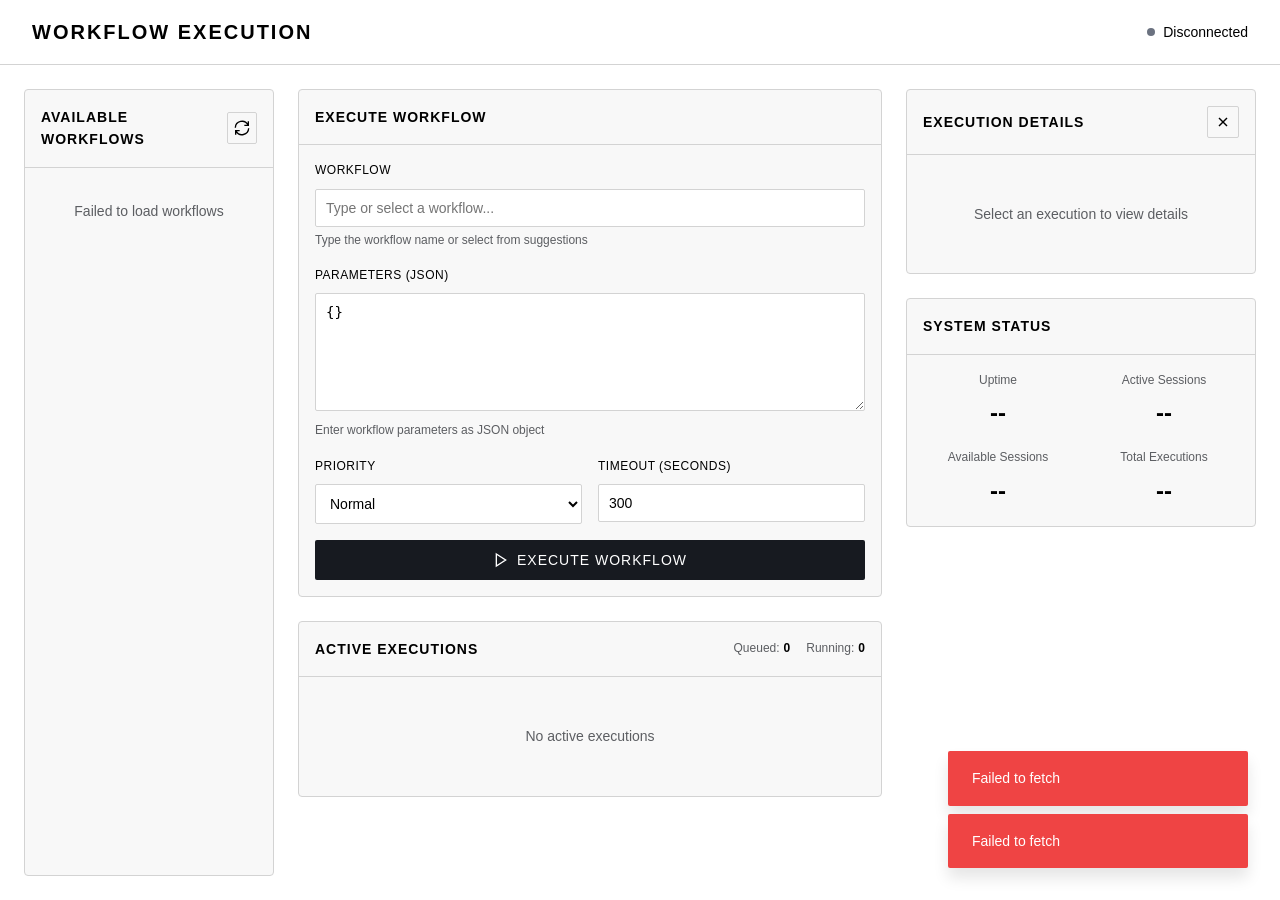
==== workflow_workbench/ui/index.html @ 6c01c0ec "workflow ui" ====
<!DOCTYPE html>
<html lang="en">
<head>
    <meta charset="UTF-8">
    <meta name="viewport" content="width=device-width, initial-scale=1.0">
    <title>Workflow Execution Console</title>
    <link rel="stylesheet" href="styles.css">
</head>
<body>
    <div class="app-container">
        <!-- Header -->
        <header class="header">
            <div class="header-content">
                <h1 class="logo">WORKFLOW EXECUTION</h1>
                <div class="status-indicator">
                    <span class="status-dot" id="connectionStatus"></span>
                    <span class="status-text" id="connectionText">Connecting...</span>
                </div>
            </div>
        </header>

        <!-- Main Content -->
        <main class="main-content">
            <!-- Left Sidebar - Workflows List -->
            <aside class="sidebar">
                <div class="sidebar-header">
                    <h2>Available Workflows</h2>
                    <button class="icon-btn" id="refreshWorkflows" title="Refresh">
                        <svg width="16" height="16" viewBox="0 0 24 24" fill="none" stroke="currentColor" stroke-width="2">
                            <path d="M21.5 2v6h-6M2.5 22v-6h6M2 11.5a10 10 0 0 1 18.8-4.3M22 12.5a10 10 0 0 1-18.8 4.2"/>
                        </svg>
                    </button>
                </div>
                <div class="workflow-list" id="workflowList">
                    <div class="loading">Loading workflows...</div>
                </div>
            </aside>

            <!-- Center Panel - Execution Form & Active Executions -->
            <section class="center-panel">
                <!-- Execute Workflow Form -->
                <div class="card">
                    <div class="card-header">
                        <h2>Execute Workflow</h2>
                    </div>
                    <div class="card-content">
                        <form id="executeForm">
                            <div class="form-group">
                                <label for="workflowInput">Workflow</label>
                                <input 
                                    type="text" 
                                    id="workflowInput" 
                                    list="workflowDatalist" 
                                    placeholder="Type or select a workflow..."
                                    required
                                    autocomplete="off"
                                >
                                <datalist id="workflowDatalist"></datalist>
                                <small>Type the workflow name or select from suggestions</small>
                            </div>

                            <div class="form-group">
                                <label for="workflowParams">Parameters (JSON)</label>
                                <textarea id="workflowParams" rows="6" placeholder='{"key": "value"}'>{}</textarea>
                                <small>Enter workflow parameters as JSON object</small>
                            </div>

                            <div class="form-row">
                                <div class="form-group">
                                    <label for="priority">Priority</label>
                                    <select id="priority">
                                        <option value="normal">Normal</option>
                                        <option value="high">High</option>
                                        <option value="low">Low</option>
                                    </select>
                                </div>

                                <div class="form-group">
                                    <label for="timeout">Timeout (seconds)</label>
                                    <input type="number" id="timeout" value="300" min="1" max="3600">
                                </div>
                            </div>

                            <button type="submit" class="btn btn-primary">
                                <svg width="16" height="16" viewBox="0 0 24 24" fill="none" stroke="currentColor" stroke-width="2">
                                    <polygon points="5 3 19 12 5 21 5 3"></polygon>
                                </svg>
                                Execute Workflow
                            </button>
                        </form>
                    </div>
                </div>

                <!-- Active Executions -->
                <div class="card">
                    <div class="card-header">
                        <h2>Active Executions</h2>
                        <div class="header-stats">
                            <span class="stat">
                                <span class="stat-label">Queued:</span>
                                <span class="stat-value" id="queuedCount">0</span>
                            </span>
                            <span class="stat">
                                <span class="stat-label">Running:</span>
                                <span class="stat-value" id="runningCount">0</span>
                            </span>
                        </div>
                    </div>
                    <div class="card-content">
                        <div id="activeExecutions" class="execution-list">
                            <div class="empty-state">No active executions</div>
                        </div>
                    </div>
                </div>
            </section>

            <!-- Right Panel - Execution Details & Results -->
            <aside class="right-panel">
                <div class="card">
                    <div class="card-header">
                        <h2>Execution Details</h2>
                        <button class="icon-btn" id="clearDetails" title="Clear">
                            <svg width="16" height="16" viewBox="0 0 24 24" fill="none" stroke="currentColor" stroke-width="2">
                                <line x1="18" y1="6" x2="6" y2="18"></line>
                                <line x1="6" y1="6" x2="18" y2="18"></line>
                            </svg>
                        </button>
                    </div>
                    <div class="card-content" id="detailsPanel">
                        <div class="empty-state">Select an execution to view details</div>
                    </div>
                </div>

                <!-- System Stats -->
                <div class="card">
                    <div class="card-header">
                        <h2>System Status</h2>
                    </div>
                    <div class="card-content">
                        <div class="stats-grid" id="systemStats">
                            <div class="stat-item">
                                <div class="stat-label">Uptime</div>
                                <div class="stat-value" id="uptime">--</div>
                            </div>
                            <div class="stat-item">
                                <div class="stat-label">Active Sessions</div>
                                <div class="stat-value" id="activeSessions">--</div>
                            </div>
                            <div class="stat-item">
                                <div class="stat-label">Available Sessions</div>
                                <div class="stat-value" id="availableSessions">--</div>
                            </div>
                            <div class="stat-item">
                                <div class="stat-label">Total Executions</div>
                                <div class="stat-value" id="totalExecutions">--</div>
                            </div>
                        </div>
                    </div>
                </div>
            </aside>
        </main>
    </div>

    <!-- Toast Notifications -->
    <div id="toastContainer" class="toast-container"></div>

    <script src="app.js"></script>
</body>
</html>
---- workflow_workbench/ui/styles.css ----
/* Tesla-inspired Design System */
:root {
    --bg-primary: #ffffff;
    --bg-secondary: #f8f8f8;
    --bg-tertiary: #f0f0f0;
    
    --text-primary: #000000;
    --text-secondary: #393c41;
    --text-tertiary: #5c5e62;
    
    --border-color: #d3d3d3;
    --border-light: #e8e8e8;
    
    --accent-primary: #171a20;
    --accent-hover: #2f3238;
    
    --status-queued: #f5a623;
    --status-running: #3b82f6;
    --status-completed: #10b981;
    --status-failed: #ef4444;
    --status-cancelled: #6b7280;
    
    --shadow-sm: 0 1px 2px rgba(0, 0, 0, 0.05);
    --shadow-md: 0 4px 6px rgba(0, 0, 0, 0.07);
    --shadow-lg: 0 10px 15px rgba(0, 0, 0, 0.1);
    
    --transition: all 0.2s ease;
}

* {
    margin: 0;
    padding: 0;
    box-sizing: border-box;
}

body {
    font-family: -apple-system, BlinkMacSystemFont, 'Segoe UI', 'Roboto', 'Helvetica', 'Arial', sans-serif;
    background: var(--bg-primary);
    color: var(--text-primary);
    line-height: 1.6;
    font-size: 14px;
}

/* Layout */
.app-container {
    min-height: 100vh;
    display: flex;
    flex-direction: column;
}

.header {
    background: var(--bg-primary);
    border-bottom: 1px solid var(--border-color);
    padding: 1rem 2rem;
    position: sticky;
    top: 0;
    z-index: 100;
}

.header-content {
    display: flex;
    justify-content: space-between;
    align-items: center;
    max-width: 1920px;
    margin: 0 auto;
}

.logo {
    font-size: 1.25rem;
    font-weight: 600;
    letter-spacing: 2px;
}

.status-indicator {
    display: flex;
    align-items: center;
    gap: 0.5rem;
    font-size: 0.875rem;
}

.status-dot {
    width: 8px;
    height: 8px;
    border-radius: 50%;
    background: var(--status-cancelled);
    animation: pulse 2s ease-in-out infinite;
}

.status-dot.connected {
    background: var(--status-completed);
}

@keyframes pulse {
    0%, 100% { opacity: 1; }
    50% { opacity: 0.5; }
}

.main-content {
    flex: 1;
    display: grid;
    grid-template-columns: 300px 1fr 400px;
    gap: 1.5rem;
    padding: 1.5rem;
    max-width: 1920px;
    margin: 0 auto;
    width: 100%;
}

/* Sidebar */
.sidebar {
    background: var(--bg-secondary);
    border: 1px solid var(--border-color);
    border-radius: 4px;
    overflow: hidden;
}

.sidebar-header {
    padding: 1rem;
    border-bottom: 1px solid var(--border-color);
    display: flex;
    justify-content: space-between;
    align-items: center;
}

.sidebar-header h2 {
    font-size: 0.875rem;
    font-weight: 600;
    text-transform: uppercase;
    letter-spacing: 1px;
}

.workflow-list {
    max-height: calc(100vh - 200px);
    overflow-y: auto;
}

.workflow-item {
    padding: 1rem;
    border-bottom: 1px solid var(--border-light);
    cursor: pointer;
    transition: var(--transition);
}

.workflow-item:hover {
    background: var(--bg-tertiary);
}

.workflow-item.selected {
    background: var(--accent-primary);
    color: var(--bg-primary);
}

.workflow-name {
    font-weight: 500;
    margin-bottom: 0.25rem;
}

.workflow-description {
    font-size: 0.75rem;
    color: var(--text-tertiary);
    margin-bottom: 0.5rem;
}

.workflow-item.selected .workflow-description {
    color: rgba(255, 255, 255, 0.7);
}

.workflow-tags {
    display: flex;
    flex-wrap: wrap;
    gap: 0.25rem;
}

.tag {
    font-size: 0.625rem;
    padding: 0.125rem 0.375rem;
    background: var(--bg-tertiary);
    border-radius: 2px;
    text-transform: uppercase;
    letter-spacing: 0.5px;
}

.workflow-item.selected .tag {
    background: rgba(255, 255, 255, 0.2);
}

/* Cards */
.card {
    background: var(--bg-secondary);
    border: 1px solid var(--border-color);
    border-radius: 4px;
    overflow: hidden;
    margin-bottom: 1.5rem;
}

.card-header {
    padding: 1rem;
    border-bottom: 1px solid var(--border-color);
    display: flex;
    justify-content: space-between;
    align-items: center;
}

.card-header h2 {
    font-size: 0.875rem;
    font-weight: 600;
    text-transform: uppercase;
    letter-spacing: 1px;
}

.card-content {
    padding: 1rem;
}

.header-stats {
    display: flex;
    gap: 1rem;
}

.stat {
    display: flex;
    gap: 0.25rem;
    font-size: 0.75rem;
}

.stat-label {
    color: var(--text-tertiary);
}

.stat-value {
    font-weight: 600;
}

/* Forms */
.form-group {
    margin-bottom: 1rem;
}

.form-row {
    display: grid;
    grid-template-columns: 1fr 1fr;
    gap: 1rem;
}

label {
    display: block;
    font-size: 0.75rem;
    font-weight: 500;
    text-transform: uppercase;
    letter-spacing: 0.5px;
    margin-bottom: 0.5rem;
}

input, select, textarea {
    width: 100%;
    padding: 0.625rem;
    background: var(--bg-primary);
    border: 1px solid var(--border-color);
    border-radius: 2px;
    font-size: 0.875rem;
    font-family: inherit;
    transition: var(--transition);
}

input:focus, select:focus, textarea:focus {
    outline: none;
    border-color: var(--accent-primary);
}

textarea {
    font-family: 'Monaco', 'Menlo', 'Consolas', monospace;
    resize: vertical;
}

small {
    display: block;
    margin-top: 0.25rem;
    font-size: 0.75rem;
    color: var(--text-tertiary);
}

/* Buttons */
.btn {
    padding: 0.75rem 1.5rem;
    background: var(--accent-primary);
    color: var(--bg-primary);
    border: none;
    border-radius: 2px;
    font-size: 0.875rem;
    font-weight: 500;
    text-transform: uppercase;
    letter-spacing: 1px;
    cursor: pointer;
    transition: var(--transition);
    display: inline-flex;
    align-items: center;
    gap: 0.5rem;
}

.btn:hover {
    background: var(--accent-hover);
}

.btn:active {
    transform: scale(0.98);
}

.btn-primary {
    width: 100%;
    justify-content: center;
}

.btn-secondary {
    background: transparent;
    border: 1px solid var(--border-color);
    color: var(--text-primary);
}

.btn-secondary:hover {
    background: var(--bg-tertiary);
}

.icon-btn {
    width: 32px;
    height: 32px;
    padding: 0;
    background: transparent;
    border: 1px solid var(--border-color);
    border-radius: 2px;
    cursor: pointer;
    display: flex;
    align-items: center;
    justify-content: center;
    transition: var(--transition);
}

.icon-btn:hover {
    background: var(--bg-tertiary);
}

/* Execution List */
.execution-list {
    max-height: 400px;
    overflow-y: auto;
}

.execution-card {
    padding: 1rem;
    background: var(--bg-primary);
    border: 1px solid var(--border-color);
    border-radius: 2px;
    margin-bottom: 0.75rem;
    cursor: pointer;
    transition: var(--transition);
}

.execution-card:hover {
    border-color: var(--accent-primary);
}

.execution-header {
    display: flex;
    justify-content: space-between;
    align-items: center;
    margin-bottom: 0.5rem;
}

.execution-id {
    font-size: 0.75rem;
    font-family: 'Monaco', 'Menlo', 'Consolas', monospace;
    color: var(--text-tertiary);
}

.execution-status {
    font-size: 0.75rem;
    padding: 0.25rem 0.5rem;
    border-radius: 2px;
    font-weight: 500;
    text-transform: uppercase;
    letter-spacing: 0.5px;
}

.status-queued { background: rgba(245, 166, 35, 0.1); color: var(--status-queued); }
.status-running { background: rgba(59, 130, 246, 0.1); color: var(--status-running); }
.status-completed { background: rgba(16, 185, 129, 0.1); color: var(--status-completed); }
.status-failed { background: rgba(239, 68, 68, 0.1); color: var(--status-failed); }
.status-cancelled { background: rgba(107, 114, 128, 0.1); color: var(--status-cancelled); }

.execution-workflow {
    font-weight: 500;
    margin-bottom: 0.5rem;
}

.execution-time {
    font-size: 0.75rem;
    color: var(--text-tertiary);
    margin-bottom: 0.5rem;
}

.progress-bar {
    height: 2px;
    background: var(--bg-tertiary);
    border-radius: 1px;
    overflow: hidden;
}

.progress-fill {
    height: 100%;
    background: var(--status-running);
    transition: width 0.3s ease;
}

.execution-actions {
    margin-top: 0.75rem;
    display: flex;
    gap: 0.5rem;
}

.btn-small {
    padding: 0.375rem 0.75rem;
    font-size: 0.75rem;
}

.btn-danger {
    background: var(--status-failed);
}

.btn-danger:hover {
    background: #dc2626;
}

/* Details Panel */
.detail-section {
    margin-bottom: 1.5rem;
}

.detail-section h3 {
    font-size: 0.75rem;
    font-weight: 600;
    text-transform: uppercase;
    letter-spacing: 1px;
    margin-bottom: 0.75rem;
    color: var(--text-secondary);
}

.detail-grid {
    display: grid;
    gap: 0.5rem;
}

.detail-row {
    display: grid;
    grid-template-columns: 120px 1fr;
    gap: 0.5rem;
}

.detail-label {
    font-size: 0.75rem;
    color: var(--text-tertiary);
}

.detail-value {
    font-size: 0.875rem;
    font-weight: 500;
}

.code-block {
    background: var(--accent-primary);
    color: #00ff00;
    padding: 1rem;
    border-radius: 2px;
    font-family: 'Monaco', 'Menlo', 'Consolas', monospace;
    font-size: 0.75rem;
    overflow-x: auto;
    white-space: pre-wrap;
    word-break: break-all;
}

/* Stats Grid */
.stats-grid {
    display: grid;
    grid-template-columns: 1fr 1fr;
    gap: 1rem;
}

.stat-item {
    text-align: center;
}

.stat-item .stat-label {
    font-size: 0.75rem;
    color: var(--text-tertiary);
    margin-bottom: 0.25rem;
}

.stat-item .stat-value {
    font-size: 1.5rem;
    font-weight: 600;
}

/* Loading & Empty States */
.loading, .empty-state {
    text-align: center;
    padding: 2rem;
    color: var(--text-tertiary);
}

/* Toast Notifications */
.toast-container {
    position: fixed;
    bottom: 2rem;
    right: 2rem;
    z-index: 1000;
    display: flex;
    flex-direction: column;
    gap: 0.5rem;
}

.toast {
    background: var(--accent-primary);
    color: var(--bg-primary);
    padding: 1rem 1.5rem;
    border-radius: 2px;
    box-shadow: var(--shadow-lg);
    min-width: 300px;
    animation: slideIn 0.3s ease;
}

.toast.success { background: var(--status-completed); }
.toast.error { background: var(--status-failed); }
.toast.warning { background: var(--status-queued); }

@keyframes slideIn {
    from {
        transform: translateX(400px);
        opacity: 0;
    }
    to {
        transform: translateX(0);
        opacity: 1;
    }
}

/* Scrollbar */
::-webkit-scrollbar {
    width: 8px;
    height: 8px;
}

::-webkit-scrollbar-track {
    background: var(--bg-secondary);
}

::-webkit-scrollbar-thumb {
    background: var(--border-color);
    border-radius: 4px;
}

::-webkit-scrollbar-thumb:hover {
    background: var(--text-tertiary);
}

/* Responsive */
@media (max-width: 1400px) {
    .main-content {
        grid-template-columns: 250px 1fr 350px;
    }
}

@media (max-width: 1024px) {
    .main-content {
        grid-template-columns: 1fr;
    }
    
    .sidebar, .right-panel {
        max-height: none;
    }
}
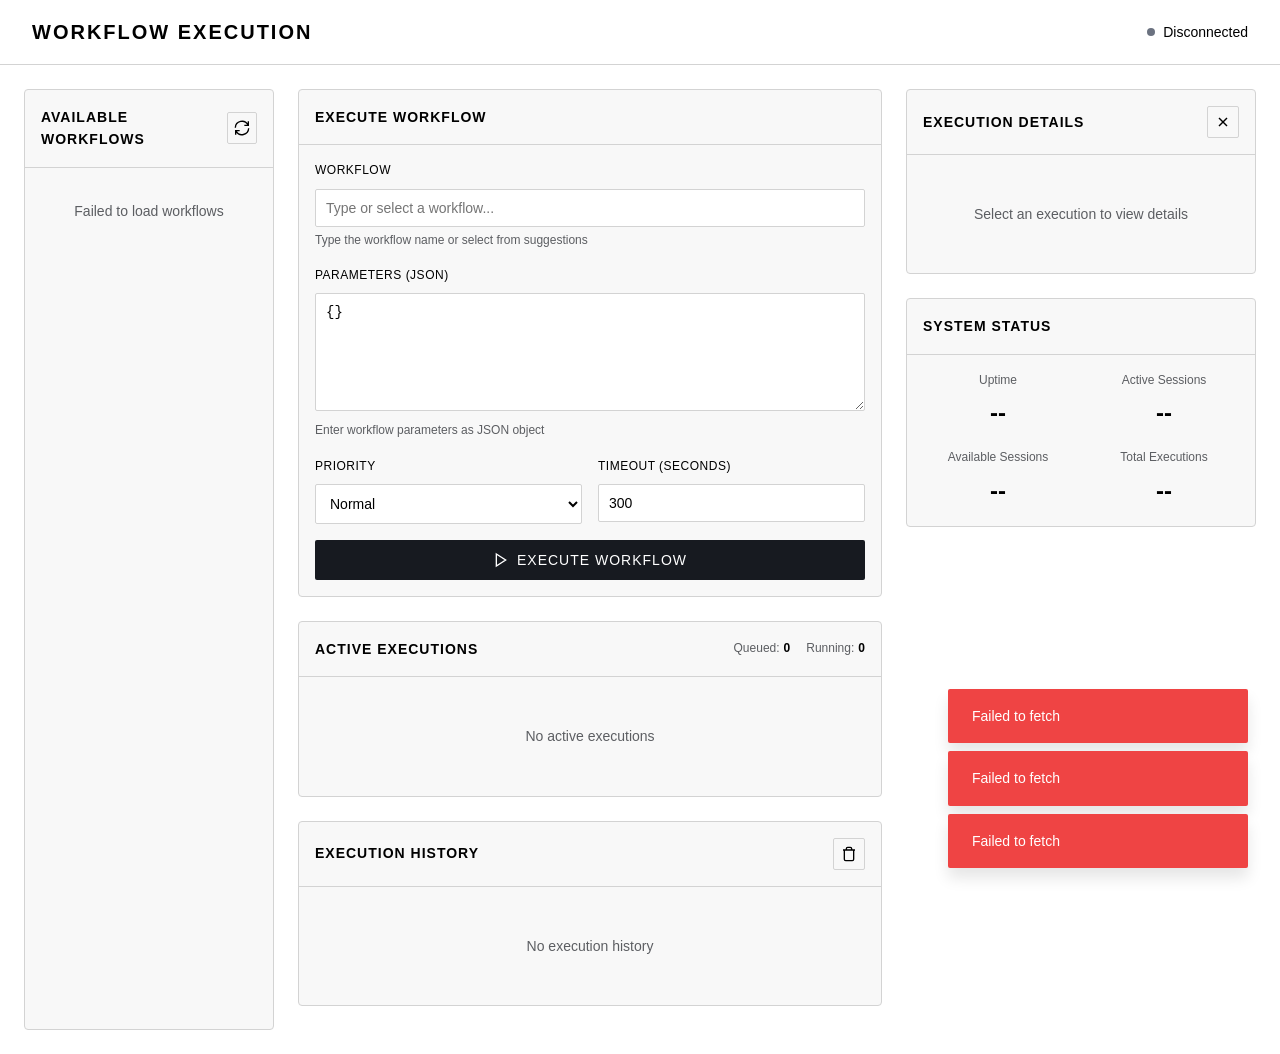
==== commit 346542d1: "multi running workflow view" ====
--- a/workflow_workbench/ui/index.html
+++ b/workflow_workbench/ui/index.html
@@ -112,6 +112,24 @@
                         </div>
                     </div>
                 </div>
+
+                <!-- Execution History -->
+                <div class="card">
+                    <div class="card-header">
+                        <h2>Execution History</h2>
+                        <button class="icon-btn" id="clearHistory" title="Clear History">
+                            <svg width="16" height="16" viewBox="0 0 24 24" fill="none" stroke="currentColor" stroke-width="2">
+                                <polyline points="3 6 5 6 21 6"></polyline>
+                                <path d="M19 6v14a2 2 0 0 1-2 2H7a2 2 0 0 1-2-2V6m3 0V4a2 2 0 0 1 2-2h4a2 2 0 0 1 2 2v2"></path>
+                            </svg>
+                        </button>
+                    </div>
+                    <div class="card-content">
+                        <div id="executionHistory" class="execution-list">
+                            <div class="empty-state">No execution history</div>
+                        </div>
+                    </div>
+                </div>
             </section>
 
             <!-- Right Panel - Execution Details & Results -->
